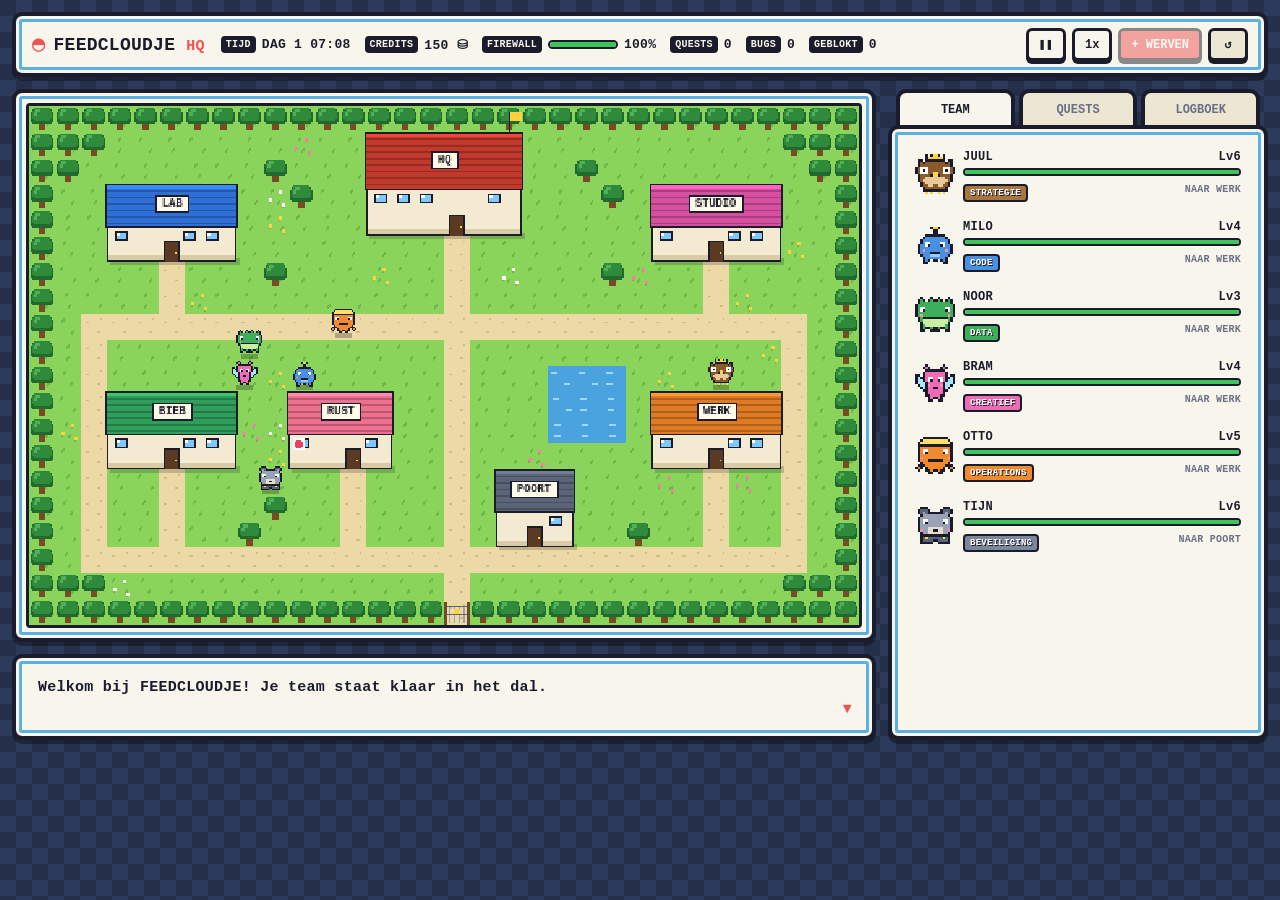
==== index.html @ 5914e0b3 "Feedcloudje HQ: organisatie-simulatie met dashboard in retro-spelstijl Afgesloten dal met zes afdeli" ====
<!doctype html>
<html lang="nl">
<head>
  <meta charset="utf-8">
  <meta name="viewport" content="width=device-width, initial-scale=1">
  <title>Feedcloudje HQ</title>
  <link rel="stylesheet" href="css/style.css">
</head>
<body>
  <header class="topbar box">
    <div class="brand">
      <span class="brand-logo" aria-hidden="true">◓</span>
      <span>FEEDCLOUDJE <small>HQ</small></span>
    </div>
    <div class="stats">
      <div class="stat" title="Speltijd"><span class="label">TIJD</span><span id="clock">DAG 1 07:00</span></div>
      <div class="stat" title="Credits: verdien je met quests, besteed je aan werven"><span class="label">CREDITS</span><span id="credits">0 ⛁</span></div>
      <div class="stat" title="Hoe goed de afgesloten omgeving dicht zit"><span class="label">FIREWALL</span>
        <span class="bar small"><span id="firewall-bar" class="fill"></span></span><span id="firewall">100%</span>
      </div>
      <div class="stat"><span class="label">QUESTS</span><span id="quests-done">0</span></div>
      <div class="stat"><span class="label">BUGS</span><span id="bugs-beaten">0</span></div>
      <div class="stat"><span class="label">GEBLOKT</span><span id="blocked">0</span></div>
    </div>
    <div class="controls">
      <button id="btn-pause" class="btn" title="Pauze (spatie)">❚❚</button>
      <button id="btn-speed" class="btn" title="Snelheid">1x</button>
      <button id="btn-recruit" class="btn btn-accent" title="Nieuwe medewerker werven">+ WERVEN</button>
      <button id="btn-reset" class="btn btn-ghost" title="Opnieuw beginnen">↺</button>
    </div>
  </header>

  <main class="layout">
    <section class="world-col">
      <div class="world-frame box">
        <canvas id="world" aria-label="Kaart van de organisatie"></canvas>

        <div id="battle" class="battle hidden" aria-live="polite">
          <div class="battle-field">
            <div class="infobox enemy">
              <div class="row"><b id="b-enemy-name">BUG</b><span id="b-enemy-lvl">Lv1</span></div>
              <div class="row hp"><span class="hp-label">HP</span><span class="bar"><span id="b-enemy-hp" class="fill"></span></span></div>
            </div>
            <div class="mon enemy-mon"><div class="platform"></div><div id="b-enemy-sprite" class="mon-sprite"></div></div>
            <div class="mon ally-mon"><div class="platform"></div><div id="b-ally-sprite" class="mon-sprite"></div></div>
            <div class="infobox ally">
              <div class="row"><b id="b-ally-name">NAAM</b><span id="b-ally-lvl">Lv1</span></div>
              <div class="row hp"><span class="hp-label">HP</span><span class="bar"><span id="b-ally-hp" class="fill"></span></span></div>
              <div class="row num" id="b-ally-num">100/100</div>
            </div>
          </div>
          <div class="battle-text box" id="b-text">Een wilde BUG verscheen!</div>
        </div>
      </div>

      <div class="dialog box" id="dialog" title="Klik om door te gaan">
        <p id="dialog-text"></p>
        <span class="dialog-arrow">▼</span>
      </div>
    </section>

    <aside class="side-col">
      <nav class="tabs" role="tablist">
        <button class="tab active" data-tab="team" role="tab">TEAM</button>
        <button class="tab" data-tab="quests" role="tab">QUESTS</button>
        <button class="tab" data-tab="log" role="tab">LOGBOEK</button>
      </nav>

      <div class="panel box" id="tab-team">
        <div id="detail" class="detail hidden"></div>
        <ul id="team-list" class="team-list"></ul>
      </div>

      <div class="panel box hidden" id="tab-quests">
        <form id="quest-form" class="quest-form">
          <div class="form-title">NIEUWE OPDRACHT VAN DE BAAS</div>
          <input id="q-title" type="text" maxlength="40" placeholder="Bijv. Nieuwsbrief schrijven" required>
          <div class="form-row">
            <select id="q-dept" aria-label="Afdeling"></select>
            <select id="q-diff" aria-label="Moeilijkheid">
              <option value="1">★</option><option value="2" selected>★★</option><option value="3">★★★</option>
              <option value="4">★★★★</option><option value="5">★★★★★</option>
            </select>
            <button class="btn btn-accent" type="submit">GEEF</button>
          </div>
        </form>
        <ul id="quest-list" class="quest-list"></ul>
      </div>

      <div class="panel box hidden" id="tab-log">
        <ul id="log-list" class="log-list"></ul>
      </div>
    </aside>
  </main>

  <script src="js/map.js"></script>
  <script src="js/sprites.js"></script>
  <script src="js/org.js"></script>
  <script src="js/world.js"></script>
  <script src="js/ui.js"></script>
  <script src="js/main.js"></script>
</body>
</html>
---- css/style.css ----
:root {
  --ink: #1a1c2c;
  --paper: #f8f6ec;
  --paper-2: #ece6d2;
  --frame: #5ab0e0;
  --accent: #ef5350;
  --accent-2: #ffd23f;
  --hp-good: #3fc45a;
  --hp-mid: #f4c430;
  --hp-low: #e8453c;
  --bg: #24304a;
  --bg-2: #2c3b5c;
  --muted: #6b7088;
  --font: "Press Start 2P", "Courier New", ui-monospace, monospace;
}

* { box-sizing: border-box; }

html, body { margin: 0; }

body {
  background-color: var(--bg);
  background-image:
    linear-gradient(45deg, var(--bg-2) 25%, transparent 25%, transparent 75%, var(--bg-2) 75%),
    linear-gradient(45deg, var(--bg-2) 25%, transparent 25%, transparent 75%, var(--bg-2) 75%);
  background-size: 32px 32px;
  background-position: 0 0, 16px 16px;
  color: var(--ink);
  font-family: var(--font);
  font-weight: bold;
  font-size: 13px;
  letter-spacing: 0.02em;
  min-height: 100vh;
  padding: 12px;
}

.hidden { display: none !important; }

/* Klassiek handheld-kader: donkere rand, witte binnenrand, gekleurde lijn */
.box {
  background: var(--paper);
  border: 4px solid var(--ink);
  border-radius: 10px;
  box-shadow:
    inset 0 0 0 3px var(--paper),
    inset 0 0 0 6px var(--frame),
    0 4px 0 rgba(0, 0, 0, 0.35);
}

/* ---------- topbalk ---------- */

.topbar {
  display: flex;
  align-items: center;
  gap: 16px;
  padding: 12px 16px;
  flex-wrap: wrap;
  max-width: 1500px;
  margin: 0 auto 12px;
}

.brand { display: flex; align-items: center; gap: 8px; font-size: 18px; }
.brand small { color: var(--accent); }
.brand-logo { color: var(--accent); font-size: 22px; }

.stats { display: flex; gap: 14px; flex-wrap: wrap; flex: 1; }
.stat { display: flex; align-items: center; gap: 6px; white-space: nowrap; }
.stat .label {
  font-size: 10px;
  background: var(--ink);
  color: var(--paper);
  padding: 3px 5px;
  border-radius: 4px;
}

.controls { display: flex; gap: 6px; }

.btn {
  font-family: inherit;
  font-weight: bold;
  font-size: 12px;
  background: var(--paper);
  color: var(--ink);
  border: 3px solid var(--ink);
  border-radius: 6px;
  padding: 6px 10px;
  cursor: pointer;
  box-shadow: 0 3px 0 var(--ink);
  min-width: 40px;
}
.btn:hover { background: #fff; }
.btn:active { transform: translateY(2px); box-shadow: 0 1px 0 var(--ink); }
.btn-accent { background: var(--accent); color: #fff; }
.btn-accent:hover { background: #ff6b66; }
.btn-ghost { background: var(--paper-2); }
.btn:disabled { opacity: 0.5; cursor: not-allowed; }

/* ---------- balken ---------- */

.bar {
  display: inline-block;
  position: relative;
  height: 9px;
  width: 100%;
  background: #4a4a52;
  border: 2px solid var(--ink);
  border-radius: 6px;
  overflow: hidden;
}
.bar.small { width: 70px; }
.bar .fill {
  display: block;
  height: 100%;
  width: 100%;
  background: var(--hp-good);
  transition: width 0.4s steps(8), background-color 0.4s;
}
.bar .fill.mid { background: var(--hp-mid); }
.bar .fill.low { background: var(--hp-low); }
.bar .fill.xp { background: #3fa9f5; }
.bar .fill.progress { background: var(--accent-2); }

/* ---------- indeling ---------- */

.layout {
  display: grid;
  grid-template-columns: minmax(0, 1fr) 380px;
  gap: 12px;
  max-width: 1500px;
  margin: 0 auto;
}

@media (max-width: 1050px) {
  .layout { grid-template-columns: minmax(0, 1fr); }
}

.world-col { display: flex; flex-direction: column; gap: 12px; min-width: 0; }

.world-frame {
  position: relative;
  padding: 10px;
  line-height: 0;
}

#world {
  display: block;
  width: 100%;
  height: auto;
  image-rendering: pixelated;
  border: 3px solid var(--ink);
  border-radius: 4px;
}

/* ---------- dialoogvenster ---------- */

.dialog {
  position: relative;
  min-height: 86px;
  padding: 18px 44px 18px 22px;
  font-size: 15px;
  line-height: 1.6;
  cursor: pointer;
  user-select: none;
}
.dialog p { margin: 0; }
.dialog-arrow {
  position: absolute;
  right: 20px;
  bottom: 14px;
  color: var(--accent);
  animation: blink 0.8s steps(2) infinite;
}
@keyframes blink { 50% { opacity: 0; } }

/* ---------- tabs & panelen ---------- */

.side-col { display: flex; flex-direction: column; min-width: 0; }

.tabs { display: flex; gap: 4px; padding: 0 8px; }
.tab {
  font-family: inherit;
  font-weight: bold;
  font-size: 12px;
  flex: 1;
  padding: 10px 6px 8px;
  background: var(--paper-2);
  color: var(--muted);
  border: 4px solid var(--ink);
  border-bottom: none;
  border-radius: 10px 10px 0 0;
  cursor: pointer;
}
.tab.active { background: var(--paper); color: var(--ink); }

.panel {
  padding: 12px;
  flex: 1;
  overflow-y: auto;
  max-height: calc(100vh - 150px);
  min-height: 420px;
}

/* ---------- team ---------- */

.team-list, .quest-list, .log-list { list-style: none; margin: 0; padding: 0; }

.team-row {
  display: grid;
  grid-template-columns: 40px 1fr;
  gap: 8px;
  align-items: center;
  padding: 6px 8px;
  border: 3px solid transparent;
  border-radius: 8px;
  cursor: pointer;
}
.team-row:hover { background: #fff; }
.team-row.selected { border-color: var(--ink); background: #fff; }
.team-row canvas { width: 40px; height: 40px; image-rendering: pixelated; }
.team-row .line { display: flex; justify-content: space-between; gap: 6px; font-size: 12px; }
.team-row .meta { font-size: 10px; color: var(--muted); margin-top: 4px; display: flex; justify-content: space-between; }
.team-row .bar { margin-top: 4px; height: 8px; }

.type-tag {
  display: inline-block;
  font-size: 9px;
  color: #fff;
  padding: 2px 5px;
  border-radius: 4px;
  border: 2px solid var(--ink);
  text-shadow: 1px 1px 0 var(--ink);
}

.status { font-size: 10px; }
.status.working { color: #2e6fd8; }
.status.battling { color: var(--accent); }
.status.resting { color: #d64f7a; }
.status.guarding { color: #5b6478; }

/* Detailkaart in "dex"-stijl */
.detail {
  background: var(--accent);
  border: 4px solid var(--ink);
  border-radius: 10px;
  padding: 10px;
  margin-bottom: 12px;
  color: var(--ink);
}
.detail .screen {
  background: #d8f3c8;
  border: 3px solid var(--ink);
  border-radius: 6px;
  padding: 10px;
  display: grid;
  grid-template-columns: 96px 1fr;
  gap: 10px;
}
.detail .screen canvas { width: 96px; height: 96px; image-rendering: pixelated; background: #c2e8ad; border-radius: 6px; }
.detail h3 { margin: 0 0 4px; font-size: 15px; }
.detail .sub { font-size: 10px; color: #3d4a3a; margin-bottom: 6px; }
.detail .kv { display: grid; grid-template-columns: auto 1fr; gap: 4px 8px; font-size: 10px; align-items: center; }
.detail .dex { font-size: 10px; line-height: 1.5; margin: 8px 0 0; color: #fff; text-shadow: 1px 1px 0 var(--ink); }
.detail .actions { display: flex; gap: 6px; margin-top: 8px; }
.detail .actions .btn { font-size: 10px; padding: 4px 8px; }

/* ---------- quests ---------- */

.quest-form {
  border: 3px dashed var(--ink);
  border-radius: 8px;
  padding: 10px;
  margin-bottom: 12px;
  display: flex;
  flex-direction: column;
  gap: 8px;
}
.form-title { font-size: 10px; color: var(--muted); }
.quest-form input, .quest-form select {
  font-family: inherit;
  font-weight: bold;
  font-size: 12px;
  border: 3px solid var(--ink);
  border-radius: 6px;
  padding: 6px;
  background: #fff;
  color: var(--ink);
  min-width: 0;
}
.form-row { display: flex; gap: 6px; }
.form-row select:first-child { flex: 1; }

.quest {
  padding: 8px;
  border-bottom: 2px dashed var(--paper-2);
}
.quest .line { display: flex; justify-content: space-between; gap: 6px; font-size: 12px; }
.quest .meta { font-size: 10px; color: var(--muted); margin: 4px 0; display: flex; justify-content: space-between; gap: 6px; }
.quest.klaar { opacity: 0.55; }
.quest.custom .line::before { content: "★ "; color: var(--accent); }
.section-title { font-size: 10px; color: var(--muted); margin: 12px 0 4px; }

/* ---------- logboek ---------- */

.log-list li {
  font-size: 11px;
  line-height: 1.5;
  padding: 6px 4px;
  border-bottom: 2px dashed var(--paper-2);
}
.log-list .time { color: var(--muted); font-size: 9px; display: block; }
.log-list .levelup { color: #2e6fd8; }
.log-list .quest { color: #2f9e5b; }
.log-list .bug, .log-list .lose { color: #b0446a; }
.log-list .win { color: #7b3fa0; }
.log-list .alarm, .log-list .warn { color: var(--accent); }
.log-list .security { color: #5b6478; }
.log-list .recruit { color: #e07b24; }

/* ---------- gevechtsscherm ---------- */

.battle {
  position: absolute;
  inset: 10px;
  background: linear-gradient(#f8f8e8 0 58%, #c8e8a8 58% 100%);
  border: 3px solid var(--ink);
  border-radius: 4px;
  line-height: 1.4;
  display: flex;
  flex-direction: column;
  animation: battle-in 0.5s steps(5);
}
@keyframes battle-in {
  from { clip-path: inset(0 50% 0 50%); }
  to { clip-path: inset(0 0 0 0); }
}

.battle-field { position: relative; flex: 1; }

.infobox {
  position: absolute;
  width: 40%;
  background: var(--paper);
  border: 3px solid var(--ink);
  border-radius: 8px 8px 8px 0;
  padding: 8px 12px;
  font-size: 13px;
}
.infobox.enemy { top: 8%; left: 5%; }
.infobox.ally { bottom: 8%; right: 5%; border-radius: 8px 8px 0 8px; }
.infobox .row { display: flex; justify-content: space-between; align-items: center; gap: 8px; }
.infobox .hp { margin-top: 6px; }
.infobox .hp-label {
  font-size: 9px;
  background: var(--ink);
  color: var(--accent-2);
  padding: 1px 4px;
  border-radius: 3px;
}
.infobox .num { justify-content: flex-end; font-size: 11px; margin-top: 4px; }

.mon { position: absolute; width: 22%; aspect-ratio: 1.2; }
.enemy-mon { top: 6%; right: 10%; }
.ally-mon { bottom: 4%; left: 8%; width: 26%; }
.platform {
  position: absolute;
  bottom: 0;
  left: 0;
  right: 0;
  height: 28%;
  background: #a8d888;
  border: 3px solid #6a9a50;
  border-radius: 50%;
}
.mon-sprite { position: absolute; left: 10%; right: 10%; bottom: 12%; }
.mon-sprite canvas { width: 100%; height: auto; image-rendering: pixelated; display: block; }
.mon-sprite.hit { animation: hit 0.4s steps(4); }
.mon-sprite.faint { animation: faint 0.6s forwards; }
@keyframes hit { 25%, 75% { opacity: 0; transform: translateX(4px); } }
@keyframes faint { to { transform: translateY(60%); opacity: 0; } }

.battle-text {
  margin: 0 8px 8px;
  padding: 14px 18px;
  font-size: 15px;
  min-height: 60px;
}

@media (max-width: 700px) {
  body { padding: 8px; font-size: 12px; }
  .brand { font-size: 15px; }
  .battle-text, .dialog { font-size: 12px; }
  .infobox { font-size: 10px; padding: 4px 6px; width: 46%; }
  .battle-text { padding: 8px 10px; min-height: 40px; }
}
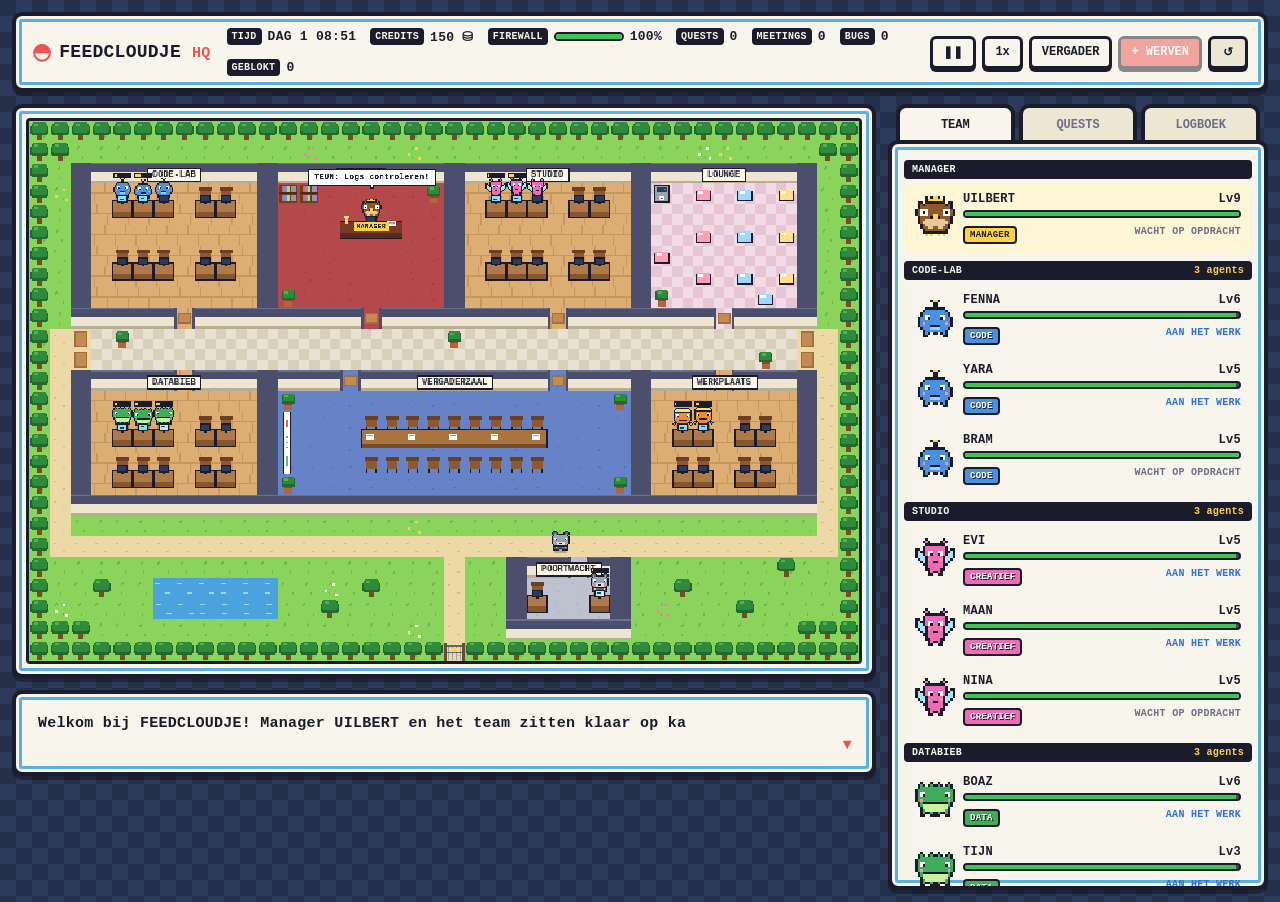
==== commit f2003eae: "Kantoor met manager-agent die het team aanstuurt - Opengewerkt kantoorgebouw: afdelingen met bureaus" ====
--- a/index.html
+++ b/index.html
@@ -19,12 +19,14 @@
         <span class="bar small"><span id="firewall-bar" class="fill"></span></span><span id="firewall">100%</span>
       </div>
       <div class="stat"><span class="label">QUESTS</span><span id="quests-done">0</span></div>
+      <div class="stat"><span class="label">MEETINGS</span><span id="meetings">0</span></div>
       <div class="stat"><span class="label">BUGS</span><span id="bugs-beaten">0</span></div>
       <div class="stat"><span class="label">GEBLOKT</span><span id="blocked">0</span></div>
     </div>
     <div class="controls">
       <button id="btn-pause" class="btn" title="Pauze (spatie)">❚❚</button>
       <button id="btn-speed" class="btn" title="Snelheid">1x</button>
+      <button id="btn-meeting" class="btn" title="Roep een vergadering bijeen">VERGADER</button>
       <button id="btn-recruit" class="btn btn-accent" title="Nieuwe medewerker werven">+ WERVEN</button>
       <button id="btn-reset" class="btn btn-ghost" title="Opnieuw beginnen">↺</button>
     </div>
@@ -36,6 +38,7 @@
         <canvas id="world" aria-label="Kaart van de organisatie"></canvas>
 
         <div id="battle" class="battle hidden" aria-live="polite">
+          <div class="battle-title">GEVECHT <span id="b-where"></span></div>
           <div class="battle-field">
             <div class="infobox enemy">
               <div class="row"><b id="b-enemy-name">BUG</b><span id="b-enemy-lvl">Lv1</span></div>
@@ -95,6 +98,7 @@
 
   <script src="js/map.js"></script>
   <script src="js/sprites.js"></script>
+  <script src="js/director.js"></script>
   <script src="js/org.js"></script>
   <script src="js/world.js"></script>
   <script src="js/ui.js"></script>
--- a/css/style.css
+++ b/css/style.css
@@ -237,6 +237,26 @@
 .status.resting { color: #d64f7a; }
 .status.guarding { color: #5b6478; }
 
+/* Afdelingen in de teamlijst */
+.dept { margin-bottom: 8px; }
+.dept ul { list-style: none; margin: 0; padding: 0; }
+.dept-title {
+  display: flex;
+  justify-content: space-between;
+  font-size: 10px;
+  background: var(--ink);
+  color: var(--paper);
+  padding: 4px 8px;
+  border-radius: 4px;
+  margin: 4px 0;
+}
+.dept-count { color: var(--accent-2); }
+.team-row.lead { background: #fff6d6; }
+.type-tag.lead-tag { background: var(--accent-2); color: var(--ink); text-shadow: none; }
+.status.meeting { color: #5873b5; }
+.status.coffee { color: #8b5a2b; }
+.status.visiting { color: #a8743f; }
+
 /* Detailkaart in "dex"-stijl */
 .detail {
   background: var(--accent);
@@ -315,20 +335,37 @@
 .log-list .alarm, .log-list .warn { color: var(--accent); }
 .log-list .security { color: #5b6478; }
 .log-list .recruit { color: #e07b24; }
+.log-list .order { color: #1f5fbf; }
+.log-list .report { color: #8a6a1a; }
+.log-list .plan { color: var(--muted); }
+.log-list .meeting { color: #5873b5; }
 
 /* ---------- gevechtsscherm ---------- */
 
+/* Klein venster in de hoek, zodat het kantoor zichtbaar blijft. */
 .battle {
   position: absolute;
-  inset: 10px;
+  right: 22px;
+  bottom: 22px;
+  width: min(46%, 520px);
+  aspect-ratio: 4 / 3.3;
   background: linear-gradient(#f8f8e8 0 58%, #c8e8a8 58% 100%);
-  border: 3px solid var(--ink);
-  border-radius: 4px;
+  border: 4px solid var(--ink);
+  border-radius: 8px;
+  box-shadow: 0 6px 0 rgba(0, 0, 0, 0.35);
   line-height: 1.4;
   display: flex;
   flex-direction: column;
   animation: battle-in 0.5s steps(5);
-}
+  overflow: hidden;
+}
+.battle-title {
+  background: var(--ink);
+  color: var(--accent-2);
+  font-size: 11px;
+  padding: 4px 8px;
+}
+.battle-title span { color: #fff; }
 @keyframes battle-in {
   from { clip-path: inset(0 50% 0 50%); }
   to { clip-path: inset(0 0 0 0); }
@@ -338,12 +375,12 @@
 
 .infobox {
   position: absolute;
-  width: 40%;
+  width: 46%;
   background: var(--paper);
   border: 3px solid var(--ink);
   border-radius: 8px 8px 8px 0;
-  padding: 8px 12px;
-  font-size: 13px;
+  padding: 5px 8px;
+  font-size: 11px;
 }
 .infobox.enemy { top: 8%; left: 5%; }
 .infobox.ally { bottom: 8%; right: 5%; border-radius: 8px 8px 0 8px; }
@@ -379,13 +416,14 @@
 @keyframes faint { to { transform: translateY(60%); opacity: 0; } }
 
 .battle-text {
-  margin: 0 8px 8px;
-  padding: 14px 18px;
-  font-size: 15px;
-  min-height: 60px;
+  margin: 0 6px 6px;
+  padding: 8px 12px;
+  font-size: 12px;
+  min-height: 46px;
 }
 
 @media (max-width: 700px) {
+  .battle { width: calc(100% - 44px); }
   body { padding: 8px; font-size: 12px; }
   .brand { font-size: 15px; }
   .battle-text, .dialog { font-size: 12px; }
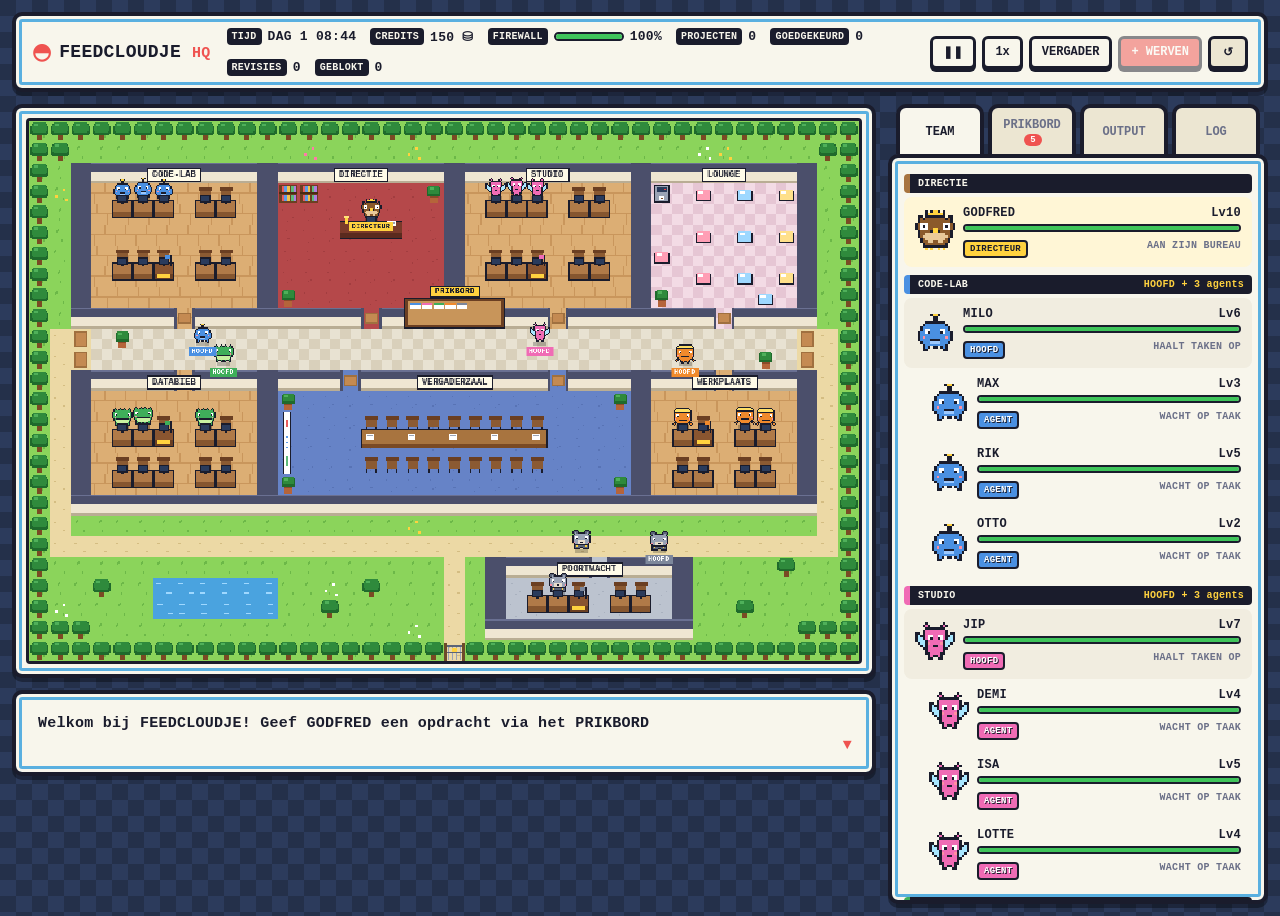
==== commit 383a1e95: "Hiërarchie baas → Godfred → afdelingshoofden → agents, met prikbord en feedbackloop - Godfred (direc" ====
--- a/index.html
+++ b/index.html
@@ -13,21 +13,21 @@
       <span>FEEDCLOUDJE <small>HQ</small></span>
     </div>
     <div class="stats">
-      <div class="stat" title="Speltijd"><span class="label">TIJD</span><span id="clock">DAG 1 07:00</span></div>
-      <div class="stat" title="Credits: verdien je met quests, besteed je aan werven"><span class="label">CREDITS</span><span id="credits">0 ⛁</span></div>
+      <div class="stat" title="Speltijd"><span class="label">TIJD</span><span id="clock">DAG 1 08:30</span></div>
+      <div class="stat" title="Verdien je met goedgekeurd werk, besteed je aan werven"><span class="label">CREDITS</span><span id="credits">0 ⛁</span></div>
       <div class="stat" title="Hoe goed de afgesloten omgeving dicht zit"><span class="label">FIREWALL</span>
         <span class="bar small"><span id="firewall-bar" class="fill"></span></span><span id="firewall">100%</span>
       </div>
-      <div class="stat"><span class="label">QUESTS</span><span id="quests-done">0</span></div>
-      <div class="stat"><span class="label">MEETINGS</span><span id="meetings">0</span></div>
-      <div class="stat"><span class="label">BUGS</span><span id="bugs-beaten">0</span></div>
-      <div class="stat"><span class="label">GEBLOKT</span><span id="blocked">0</span></div>
+      <div class="stat" title="Afgeronde projecten"><span class="label">PROJECTEN</span><span id="projects-done">0</span></div>
+      <div class="stat" title="Taken goedgekeurd door Godfred"><span class="label">GOEDGEKEURD</span><span id="tasks-approved">0</span></div>
+      <div class="stat" title="Taken die Godfred terugstuurde"><span class="label">REVISIES</span><span id="revisions">0</span></div>
+      <div class="stat" title="Indringers tegengehouden bij de poort"><span class="label">GEBLOKT</span><span id="blocked">0</span></div>
     </div>
     <div class="controls">
       <button id="btn-pause" class="btn" title="Pauze (spatie)">❚❚</button>
       <button id="btn-speed" class="btn" title="Snelheid">1x</button>
-      <button id="btn-meeting" class="btn" title="Roep een vergadering bijeen">VERGADER</button>
-      <button id="btn-recruit" class="btn btn-accent" title="Nieuwe medewerker werven">+ WERVEN</button>
+      <button id="btn-meeting" class="btn" title="Roep iedereen bijeen in de vergaderzaal">VERGADER</button>
+      <button id="btn-recruit" class="btn btn-accent" title="Nieuwe agent werven">+ WERVEN</button>
       <button id="btn-reset" class="btn btn-ghost" title="Opnieuw beginnen">↺</button>
     </div>
   </header>
@@ -35,25 +35,7 @@
   <main class="layout">
     <section class="world-col">
       <div class="world-frame box">
-        <canvas id="world" aria-label="Kaart van de organisatie"></canvas>
-
-        <div id="battle" class="battle hidden" aria-live="polite">
-          <div class="battle-title">GEVECHT <span id="b-where"></span></div>
-          <div class="battle-field">
-            <div class="infobox enemy">
-              <div class="row"><b id="b-enemy-name">BUG</b><span id="b-enemy-lvl">Lv1</span></div>
-              <div class="row hp"><span class="hp-label">HP</span><span class="bar"><span id="b-enemy-hp" class="fill"></span></span></div>
-            </div>
-            <div class="mon enemy-mon"><div class="platform"></div><div id="b-enemy-sprite" class="mon-sprite"></div></div>
-            <div class="mon ally-mon"><div class="platform"></div><div id="b-ally-sprite" class="mon-sprite"></div></div>
-            <div class="infobox ally">
-              <div class="row"><b id="b-ally-name">NAAM</b><span id="b-ally-lvl">Lv1</span></div>
-              <div class="row hp"><span class="hp-label">HP</span><span class="bar"><span id="b-ally-hp" class="fill"></span></span></div>
-              <div class="row num" id="b-ally-num">100/100</div>
-            </div>
-          </div>
-          <div class="battle-text box" id="b-text">Een wilde BUG verscheen!</div>
-        </div>
+        <canvas id="world" aria-label="Plattegrond van de organisatie"></canvas>
       </div>
 
       <div class="dialog box" id="dialog" title="Klik om door te gaan">
@@ -65,8 +47,9 @@
     <aside class="side-col">
       <nav class="tabs" role="tablist">
         <button class="tab active" data-tab="team" role="tab">TEAM</button>
-        <button class="tab" data-tab="quests" role="tab">QUESTS</button>
-        <button class="tab" data-tab="log" role="tab">LOGBOEK</button>
+        <button class="tab" data-tab="board" role="tab">PRIKBORD <span class="badge" id="board-count">0</span></button>
+        <button class="tab" data-tab="output" role="tab">OUTPUT</button>
+        <button class="tab" data-tab="log" role="tab">LOG</button>
       </nav>
 
       <div class="panel box" id="tab-team">
@@ -74,20 +57,24 @@
         <ul id="team-list" class="team-list"></ul>
       </div>
 
-      <div class="panel box hidden" id="tab-quests">
-        <form id="quest-form" class="quest-form">
-          <div class="form-title">NIEUWE OPDRACHT VAN DE BAAS</div>
-          <input id="q-title" type="text" maxlength="40" placeholder="Bijv. Nieuwsbrief schrijven" required>
+      <div class="panel box hidden" id="tab-board">
+        <form id="order-form" class="quest-form">
+          <div class="form-title">OPDRACHT VAN DE BAAS AAN GODFRED</div>
+          <input id="o-title" type="text" maxlength="50" placeholder="Bijv. Nieuwe website lanceren" required>
           <div class="form-row">
-            <select id="q-dept" aria-label="Afdeling"></select>
-            <select id="q-diff" aria-label="Moeilijkheid">
-              <option value="1">★</option><option value="2" selected>★★</option><option value="3">★★★</option>
+            <select id="o-dept" aria-label="Afdeling"></select>
+            <select id="o-size" aria-label="Omvang">
+              <option value="1">★</option><option value="2">★★</option><option value="3" selected>★★★</option>
               <option value="4">★★★★</option><option value="5">★★★★★</option>
             </select>
             <button class="btn btn-accent" type="submit">GEEF</button>
           </div>
         </form>
-        <ul id="quest-list" class="quest-list"></ul>
+        <ul id="pipeline" class="quest-list"></ul>
+      </div>
+
+      <div class="panel box hidden" id="tab-output">
+        <ul id="output-list" class="quest-list"></ul>
       </div>
 
       <div class="panel box hidden" id="tab-log">
@@ -98,7 +85,7 @@
 
   <script src="js/map.js"></script>
   <script src="js/sprites.js"></script>
-  <script src="js/director.js"></script>
+  <script src="js/brains.js"></script>
   <script src="js/org.js"></script>
   <script src="js/world.js"></script>
   <script src="js/ui.js"></script>
--- a/css/style.css
+++ b/css/style.css
@@ -233,7 +233,6 @@
 
 .status { font-size: 10px; }
 .status.working { color: #2e6fd8; }
-.status.battling { color: var(--accent); }
 .status.resting { color: #d64f7a; }
 .status.guarding { color: #5b6478; }
 
@@ -251,11 +250,13 @@
   margin: 4px 0;
 }
 .dept-count { color: var(--accent-2); }
-.team-row.lead { background: #fff6d6; }
-.type-tag.lead-tag { background: var(--accent-2); color: var(--ink); text-shadow: none; }
+.team-row.role-director { background: #fff6d6; }
+.team-row.role-head { background: #f1ede0; }
+.team-row.role-agent { margin-left: 14px; }
+.type-tag.role-director { background: var(--accent-2); color: var(--ink); text-shadow: none; }
 .status.meeting { color: #5873b5; }
 .status.coffee { color: #8b5a2b; }
-.status.visiting { color: #a8743f; }
+.status.reviewing { color: #a8743f; }
 
 /* Detailkaart in "dex"-stijl */
 .detail {
@@ -309,14 +310,6 @@
 .form-row { display: flex; gap: 6px; }
 .form-row select:first-child { flex: 1; }
 
-.quest {
-  padding: 8px;
-  border-bottom: 2px dashed var(--paper-2);
-}
-.quest .line { display: flex; justify-content: space-between; gap: 6px; font-size: 12px; }
-.quest .meta { font-size: 10px; color: var(--muted); margin: 4px 0; display: flex; justify-content: space-between; gap: 6px; }
-.quest.klaar { opacity: 0.55; }
-.quest.custom .line::before { content: "★ "; color: var(--accent); }
 .section-title { font-size: 10px; color: var(--muted); margin: 12px 0 4px; }
 
 /* ---------- logboek ---------- */
@@ -329,9 +322,10 @@
 }
 .log-list .time { color: var(--muted); font-size: 9px; display: block; }
 .log-list .levelup { color: #2e6fd8; }
-.log-list .quest { color: #2f9e5b; }
-.log-list .bug, .log-list .lose { color: #b0446a; }
-.log-list .win { color: #7b3fa0; }
+.log-list .feedback { color: var(--accent); }
+.log-list .approve { color: #2f9e5b; }
+.log-list .opdracht, .log-list .project { color: #7b3fa0; }
+.log-list .post, .log-list .pickup, .log-list .deliver, .log-list .check, .log-list .output { color: #5b6478; }
 .log-list .alarm, .log-list .warn { color: var(--accent); }
 .log-list .security { color: #5b6478; }
 .log-list .recruit { color: #e07b24; }
@@ -340,93 +334,80 @@
 .log-list .plan { color: var(--muted); }
 .log-list .meeting { color: #5873b5; }
 
-/* ---------- gevechtsscherm ---------- */
-
-/* Klein venster in de hoek, zodat het kantoor zichtbaar blijft. */
-.battle {
-  position: absolute;
-  right: 22px;
-  bottom: 22px;
-  width: min(46%, 520px);
-  aspect-ratio: 4 / 3.3;
-  background: linear-gradient(#f8f8e8 0 58%, #c8e8a8 58% 100%);
-  border: 4px solid var(--ink);
+@media (max-width: 700px) {
+  body { padding: 8px; font-size: 12px; }
+  .brand { font-size: 15px; }
+  .dialog { font-size: 12px; }
+  .tab { font-size: 10px; }
+}
+
+/* ---------- prikbord & output ---------- */
+
+.badge {
+  display: inline-block;
+  min-width: 18px;
+  padding: 1px 4px;
+  margin-left: 2px;
   border-radius: 8px;
-  box-shadow: 0 6px 0 rgba(0, 0, 0, 0.35);
-  line-height: 1.4;
+  background: var(--accent);
+  color: #fff;
+  font-size: 9px;
+}
+
+.task, .project {
+  padding: 8px;
+  border-bottom: 2px dashed var(--paper-2);
+}
+.task .line, .project .line { display: flex; justify-content: space-between; gap: 6px; font-size: 11px; }
+.task .meta, .project .meta {
+  font-size: 9px;
+  color: var(--muted);
+  margin: 4px 0;
   display: flex;
-  flex-direction: column;
-  animation: battle-in 0.5s steps(5);
-  overflow: hidden;
-}
-.battle-title {
-  background: var(--ink);
-  color: var(--accent-2);
-  font-size: 11px;
-  padding: 4px 8px;
-}
-.battle-title span { color: #fff; }
-@keyframes battle-in {
-  from { clip-path: inset(0 50% 0 50%); }
-  to { clip-path: inset(0 0 0 0); }
-}
-
-.battle-field { position: relative; flex: 1; }
-
-.infobox {
-  position: absolute;
-  width: 46%;
-  background: var(--paper);
-  border: 3px solid var(--ink);
-  border-radius: 8px 8px 8px 0;
-  padding: 5px 8px;
-  font-size: 11px;
-}
-.infobox.enemy { top: 8%; left: 5%; }
-.infobox.ally { bottom: 8%; right: 5%; border-radius: 8px 8px 0 8px; }
-.infobox .row { display: flex; justify-content: space-between; align-items: center; gap: 8px; }
-.infobox .hp { margin-top: 6px; }
-.infobox .hp-label {
-  font-size: 9px;
-  background: var(--ink);
-  color: var(--accent-2);
+  justify-content: space-between;
+  gap: 6px;
+  flex-wrap: wrap;
+}
+.task .bar, .project .bar { height: 7px; }
+.dot {
+  display: inline-block;
+  width: 8px;
+  height: 8px;
+  border: 2px solid var(--ink);
+  border-radius: 2px;
+  margin-right: 6px;
+  vertical-align: -1px;
+}
+.flag {
+  font-size: 8px;
   padding: 1px 4px;
   border-radius: 3px;
-}
-.infobox .num { justify-content: flex-end; font-size: 11px; margin-top: 4px; }
-
-.mon { position: absolute; width: 22%; aspect-ratio: 1.2; }
-.enemy-mon { top: 6%; right: 10%; }
-.ally-mon { bottom: 4%; left: 8%; width: 26%; }
-.platform {
-  position: absolute;
-  bottom: 0;
-  left: 0;
-  right: 0;
-  height: 28%;
-  background: #a8d888;
-  border: 3px solid #6a9a50;
-  border-radius: 50%;
-}
-.mon-sprite { position: absolute; left: 10%; right: 10%; bottom: 12%; }
-.mon-sprite canvas { width: 100%; height: auto; image-rendering: pixelated; display: block; }
-.mon-sprite.hit { animation: hit 0.4s steps(4); }
-.mon-sprite.faint { animation: faint 0.6s forwards; }
-@keyframes hit { 25%, 75% { opacity: 0; transform: translateX(4px); } }
-@keyframes faint { to { transform: translateY(60%); opacity: 0; } }
-
-.battle-text {
-  margin: 0 6px 6px;
-  padding: 8px 12px;
-  font-size: 12px;
-  min-height: 46px;
-}
-
-@media (max-width: 700px) {
-  .battle { width: calc(100% - 44px); }
-  body { padding: 8px; font-size: 12px; }
-  .brand { font-size: 15px; }
-  .battle-text, .dialog { font-size: 12px; }
-  .infobox { font-size: 10px; padding: 4px 6px; width: 46%; }
-  .battle-text { padding: 8px 10px; min-height: 40px; }
-}
+  color: #fff;
+  margin-left: 4px;
+}
+.flag.boss { background: #7b3fa0; }
+.flag.rev { background: var(--accent); }
+.flag.fix { background: #a8743f; }
+.note {
+  font-size: 9px;
+  font-style: italic;
+  color: #6b4a1a;
+  background: #fff6d6;
+  border-radius: 4px;
+  padding: 4px 6px;
+  margin-top: 4px;
+}
+.stars { color: #e0a800; }
+.project.klaar { opacity: 0.7; }
+.chips { display: flex; flex-wrap: wrap; gap: 4px; margin-top: 6px; }
+.chip {
+  font-size: 8px;
+  border: 2px solid;
+  border-radius: 4px;
+  padding: 1px 4px;
+  background: #fff;
+}
+.chip.ok { background: #d8f3c8; }
+.chip.ok::before { content: "✓ "; }
+.section-title b { color: var(--accent); }
+.empty { font-size: 11px; color: var(--muted); padding: 12px 4px; }
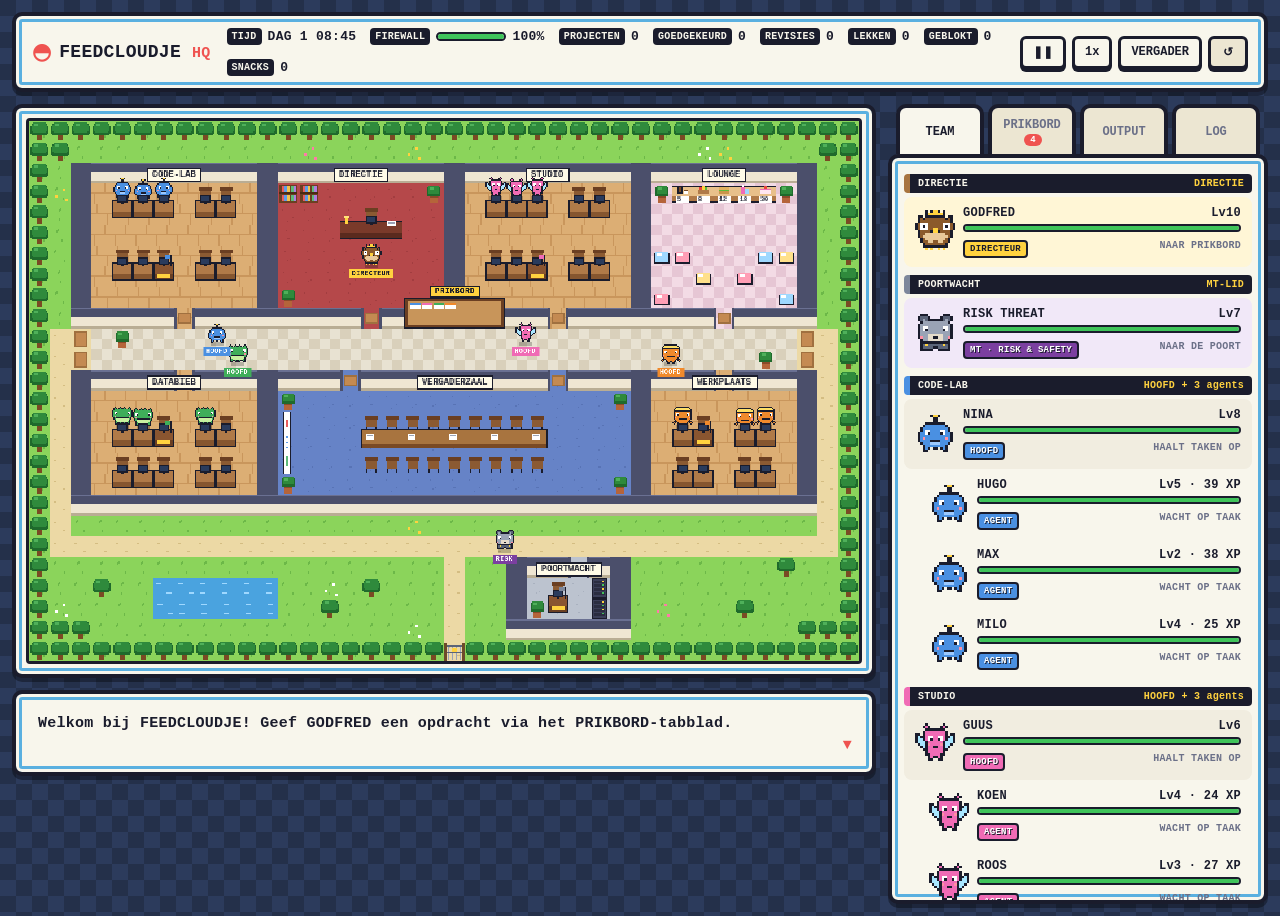
==== commit 86284cdc: "XP-buffet in de lounge en RISK THREAT als risk & safety officer - Credits en werven verwijderd. Goed" ====
--- a/index.html
+++ b/index.html
@@ -14,20 +14,20 @@
     </div>
     <div class="stats">
       <div class="stat" title="Speltijd"><span class="label">TIJD</span><span id="clock">DAG 1 08:30</span></div>
-      <div class="stat" title="Verdien je met goedgekeurd werk, besteed je aan werven"><span class="label">CREDITS</span><span id="credits">0 ⛁</span></div>
       <div class="stat" title="Hoe goed de afgesloten omgeving dicht zit"><span class="label">FIREWALL</span>
         <span class="bar small"><span id="firewall-bar" class="fill"></span></span><span id="firewall">100%</span>
       </div>
       <div class="stat" title="Afgeronde projecten"><span class="label">PROJECTEN</span><span id="projects-done">0</span></div>
       <div class="stat" title="Taken goedgekeurd door Godfred"><span class="label">GOEDGEKEURD</span><span id="tasks-approved">0</span></div>
       <div class="stat" title="Taken die Godfred terugstuurde"><span class="label">REVISIES</span><span id="revisions">0</span></div>
-      <div class="stat" title="Indringers tegengehouden bij de poort"><span class="label">GEBLOKT</span><span id="blocked">0</span></div>
+      <div class="stat" title="Beveiligingslekken onderschept door RISK THREAT"><span class="label">LEKKEN</span><span id="leaks">0</span></div>
+      <div class="stat" title="Aanvallen tegengehouden door RISK THREAT"><span class="label">GEBLOKT</span><span id="blocked">0</span></div>
+      <div class="stat" title="Versnaperingen gehaald bij het buffet"><span class="label">SNACKS</span><span id="snacks">0</span></div>
     </div>
     <div class="controls">
       <button id="btn-pause" class="btn" title="Pauze (spatie)">❚❚</button>
       <button id="btn-speed" class="btn" title="Snelheid">1x</button>
       <button id="btn-meeting" class="btn" title="Roep iedereen bijeen in de vergaderzaal">VERGADER</button>
-      <button id="btn-recruit" class="btn btn-accent" title="Nieuwe agent werven">+ WERVEN</button>
       <button id="btn-reset" class="btn btn-ghost" title="Opnieuw beginnen">↺</button>
     </div>
   </header>
@@ -85,6 +85,7 @@
 
   <script src="js/map.js"></script>
   <script src="js/sprites.js"></script>
+  <script src="js/roles.js"></script>
   <script src="js/brains.js"></script>
   <script src="js/org.js"></script>
   <script src="js/world.js"></script>
--- a/css/style.css
+++ b/css/style.css
@@ -254,6 +254,10 @@
 .team-row.role-head { background: #f1ede0; }
 .team-row.role-agent { margin-left: 14px; }
 .type-tag.role-director { background: var(--accent-2); color: var(--ink); text-shadow: none; }
+.type-tag.role-risk { background: #7b3fa0; }
+.team-row.role-risk { background: #f1e8f8; }
+.status.eating { color: #c27a00; }
+.status.hardening, .status.patrol { color: #7b3fa0; }
 .status.meeting { color: #5873b5; }
 .status.coffee { color: #8b5a2b; }
 .status.reviewing { color: #a8743f; }
@@ -323,6 +327,8 @@
 .log-list .time { color: var(--muted); font-size: 9px; display: block; }
 .log-list .levelup { color: #2e6fd8; }
 .log-list .feedback { color: var(--accent); }
+.log-list .scan, .log-list .advies { color: #7b3fa0; }
+.log-list .snack { color: #c27a00; }
 .log-list .approve { color: #2f9e5b; }
 .log-list .opdracht, .log-list .project { color: #7b3fa0; }
 .log-list .post, .log-list .pickup, .log-list .deliver, .log-list .check, .log-list .output { color: #5b6478; }
@@ -388,6 +394,7 @@
 .flag.boss { background: #7b3fa0; }
 .flag.rev { background: var(--accent); }
 .flag.fix { background: #a8743f; }
+.flag.sec { background: #7b3fa0; }
 .note {
   font-size: 9px;
   font-style: italic;
@@ -411,3 +418,23 @@
 .chip.ok::before { content: "✓ "; }
 .section-title b { color: var(--accent); }
 .empty { font-size: 11px; color: var(--muted); padding: 12px 4px; }
+
+/* ---------- rolkaart ---------- */
+
+.rolecard {
+  background: var(--paper);
+  border: 3px solid var(--ink);
+  border-radius: 6px;
+  padding: 8px 10px;
+  margin-top: 8px;
+  font-size: 10px;
+  line-height: 1.5;
+}
+.rc-head { display: flex; justify-content: space-between; gap: 8px; flex-wrap: wrap; }
+.rc-head span { color: var(--muted); font-size: 9px; }
+.rc-mission { margin: 6px 0; }
+.rc-label { font-size: 9px; color: var(--muted); }
+.rc-tasks { margin: 2px 0 6px; padding-left: 16px; }
+.rc-grid { display: grid; grid-template-columns: auto 1fr; gap: 2px 8px; font-size: 9px; }
+.rc-grid > span:nth-child(odd) { color: var(--muted); }
+.rc-grid code { background: var(--paper-2); padding: 0 3px; border-radius: 3px; font-family: inherit; }
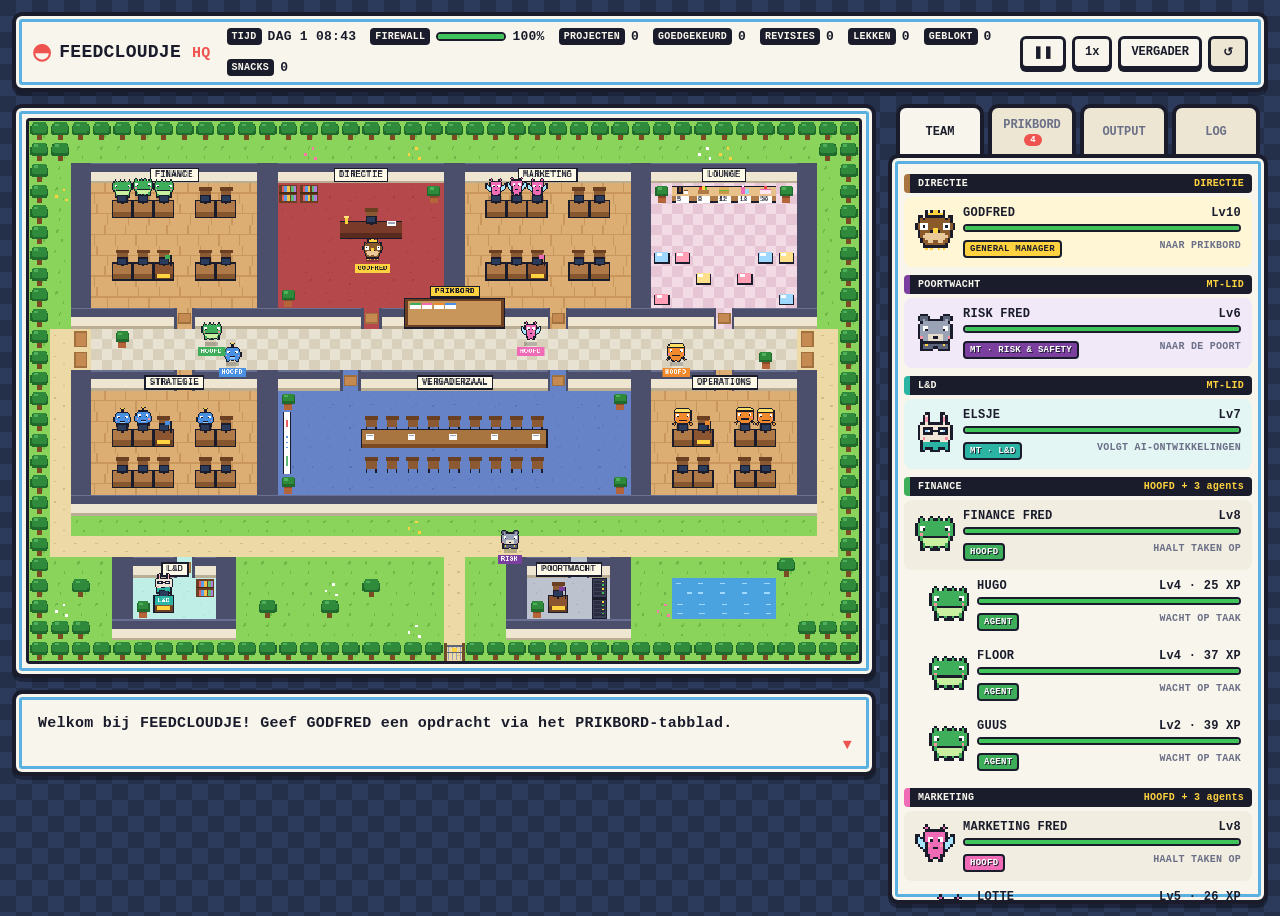
==== commit 9812f044: "Structuur uit het profiel van Godfred: de vier Freds, Elsje (L&D) en Risk Fred - Afdelingen Finance," ====
--- a/index.html
+++ b/index.html
@@ -20,8 +20,8 @@
       <div class="stat" title="Afgeronde projecten"><span class="label">PROJECTEN</span><span id="projects-done">0</span></div>
       <div class="stat" title="Taken goedgekeurd door Godfred"><span class="label">GOEDGEKEURD</span><span id="tasks-approved">0</span></div>
       <div class="stat" title="Taken die Godfred terugstuurde"><span class="label">REVISIES</span><span id="revisions">0</span></div>
-      <div class="stat" title="Beveiligingslekken onderschept door RISK THREAT"><span class="label">LEKKEN</span><span id="leaks">0</span></div>
-      <div class="stat" title="Aanvallen tegengehouden door RISK THREAT"><span class="label">GEBLOKT</span><span id="blocked">0</span></div>
+      <div class="stat" title="Beveiligingslekken onderschept door RISK FRED"><span class="label">LEKKEN</span><span id="leaks">0</span></div>
+      <div class="stat" title="Aanvallen tegengehouden door RISK FRED"><span class="label">GEBLOKT</span><span id="blocked">0</span></div>
       <div class="stat" title="Versnaperingen gehaald bij het buffet"><span class="label">SNACKS</span><span id="snacks">0</span></div>
     </div>
     <div class="controls">
@@ -59,7 +59,7 @@
 
       <div class="panel box hidden" id="tab-board">
         <form id="order-form" class="quest-form">
-          <div class="form-title">OPDRACHT VAN DE BAAS AAN GODFRED</div>
+          <div class="form-title">OPDRACHT VAN SJOERD AAN GODFRED</div>
           <input id="o-title" type="text" maxlength="50" placeholder="Bijv. Nieuwe website lanceren" required>
           <div class="form-row">
             <select id="o-dept" aria-label="Afdeling"></select>
--- a/css/style.css
+++ b/css/style.css
@@ -255,6 +255,13 @@
 .team-row.role-agent { margin-left: 14px; }
 .type-tag.role-director { background: var(--accent-2); color: var(--ink); text-shadow: none; }
 .type-tag.role-risk { background: #7b3fa0; }
+.type-tag.role-lnd { background: #2bb3a3; }
+.team-row.role-lnd { background: #e3f6f3; }
+.flag.lnd { background: #2bb3a3; }
+.log-list .lnd { color: #1f8a7e; }
+.log-list .rapport, .log-list .notulen { color: #7b3fa0; }
+.task.report .note { background: #f1e8f8; color: #4a2a6a; }
+.actions { font-size: 10px; }
 .team-row.role-risk { background: #f1e8f8; }
 .status.eating { color: #c27a00; }
 .status.hardening, .status.patrol { color: #7b3fa0; }
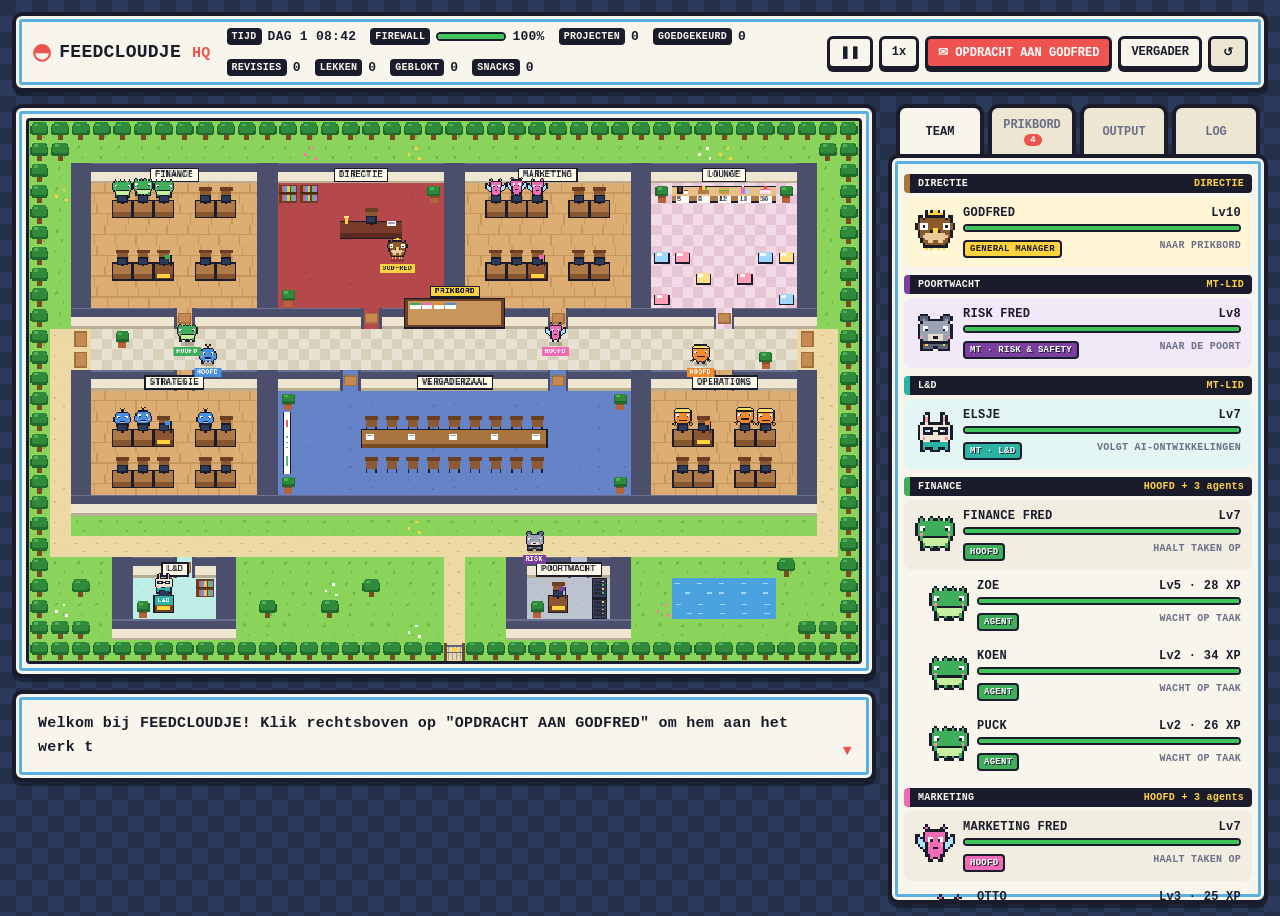
==== commit e8aba730: "Knop 'Opdracht aan Godfred' bovenaan, met uitleg bij het formulier Co-Authored-By: Claude Opus 5.5 <" ====
--- a/index.html
+++ b/index.html
@@ -27,6 +27,7 @@
     <div class="controls">
       <button id="btn-pause" class="btn" title="Pauze (spatie)">❚❚</button>
       <button id="btn-speed" class="btn" title="Snelheid">1x</button>
+      <button id="btn-order" class="btn btn-accent" title="Geef Godfred een opdracht">✉ OPDRACHT AAN GODFRED</button>
       <button id="btn-meeting" class="btn" title="Roep iedereen bijeen in de vergaderzaal">VERGADER</button>
       <button id="btn-reset" class="btn btn-ghost" title="Opnieuw beginnen">↺</button>
     </div>
@@ -60,7 +61,8 @@
       <div class="panel box hidden" id="tab-board">
         <form id="order-form" class="quest-form">
           <div class="form-title">OPDRACHT VAN SJOERD AAN GODFRED</div>
-          <input id="o-title" type="text" maxlength="50" placeholder="Bijv. Nieuwe website lanceren" required>
+          <p class="form-help">Typ wat je wilt, kies eventueel een afdeling en hoe groot het is, en klik GEEF. Godfred knipt het op, hangt het op het prikbord en meldt zich onder OUTPUT als het af is.</p>
+          <input id="o-title" type="text" maxlength="50" placeholder="Bijv. Webshop met betaalmodule lanceren" required>
           <div class="form-row">
             <select id="o-dept" aria-label="Afdeling"></select>
             <select id="o-size" aria-label="Omvang">
--- a/css/style.css
+++ b/css/style.css
@@ -307,6 +307,7 @@
   gap: 8px;
 }
 .form-title { font-size: 10px; color: var(--muted); }
+.form-help { margin: 0; font-size: 10px; line-height: 1.5; font-weight: normal; }
 .quest-form input, .quest-form select {
   font-family: inherit;
   font-weight: bold;
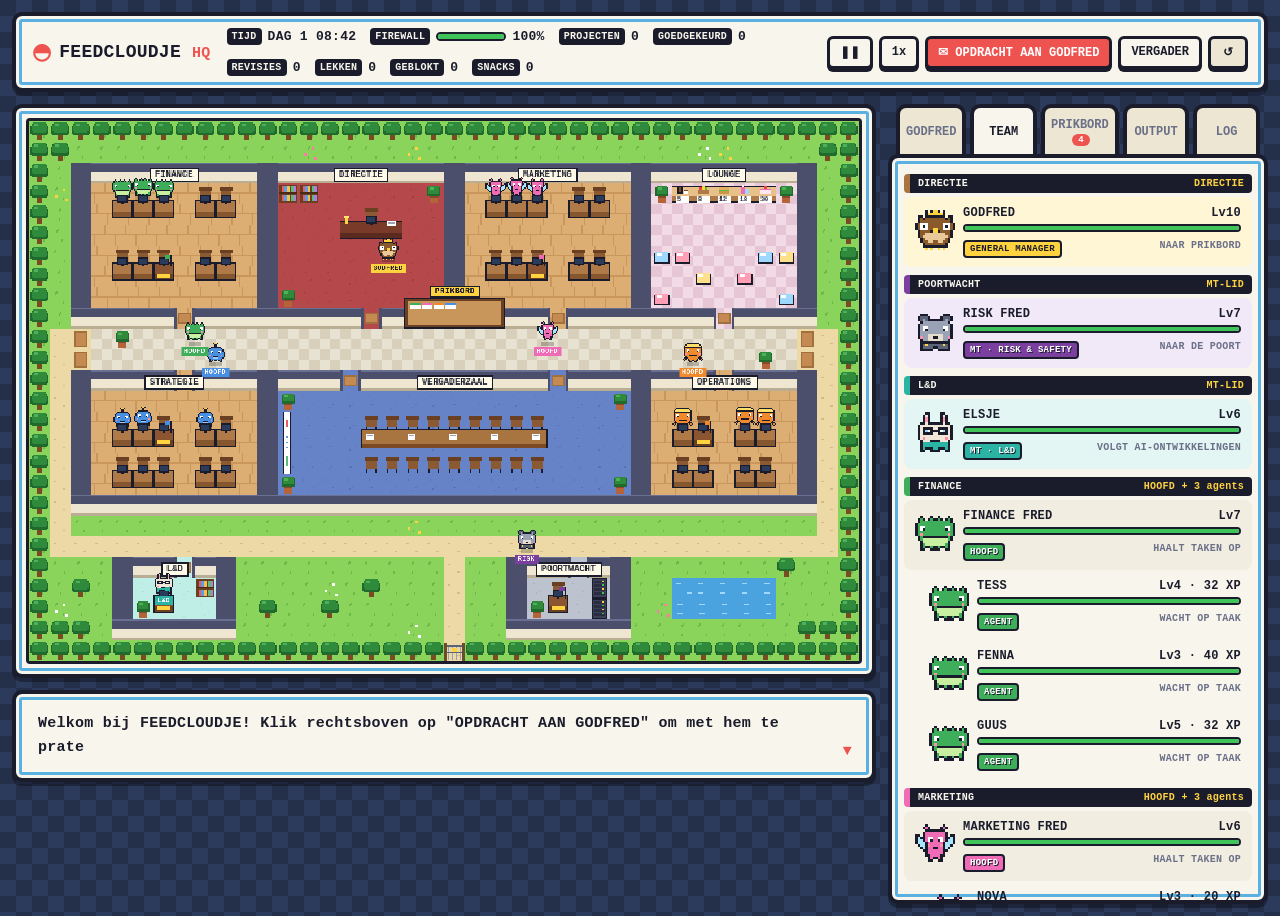
==== commit 4d735658: "Echte Godfred: gesprek via Claude in het dashboard - Nieuw tabblad GODFRED: Sjoerd praat met Godfred" ====
--- a/index.html
+++ b/index.html
@@ -47,11 +47,26 @@
 
     <aside class="side-col">
       <nav class="tabs" role="tablist">
+        <button class="tab" data-tab="chat" role="tab">GODFRED</button>
         <button class="tab active" data-tab="team" role="tab">TEAM</button>
         <button class="tab" data-tab="board" role="tab">PRIKBORD <span class="badge" id="board-count">0</span></button>
         <button class="tab" data-tab="output" role="tab">OUTPUT</button>
         <button class="tab" data-tab="log" role="tab">LOG</button>
       </nav>
+
+      <div class="panel box hidden" id="tab-chat">
+        <p class="chat-head">Praat met <b>GODFRED</b>. Geef een opdracht of stel een vraag. Hij antwoordt in zijn eigen stijl en zet werk zelf op het prikbord.</p>
+        <ul id="chat-log" class="chat-log"></ul>
+        <form id="chat-form" class="chat-form">
+          <textarea id="chat-input" rows="3" maxlength="2000" placeholder="Bijv. Zet een consultancy agency op voor AI-implementatie in het mkb." required></textarea>
+          <div class="form-row">
+            <span id="chat-status" class="chat-status"></span>
+            <button type="button" id="chat-stop" class="btn btn-ghost hidden">STOP</button>
+            <button class="btn btn-accent" type="submit" id="chat-send">STUUR</button>
+          </div>
+        </form>
+        <p id="chat-note" class="chat-note hidden"></p>
+      </div>
 
       <div class="panel box" id="tab-team">
         <div id="detail" class="detail hidden"></div>
@@ -60,8 +75,8 @@
 
       <div class="panel box hidden" id="tab-board">
         <form id="order-form" class="quest-form">
-          <div class="form-title">OPDRACHT VAN SJOERD AAN GODFRED</div>
-          <p class="form-help">Typ wat je wilt, kies eventueel een afdeling en hoe groot het is, en klik GEEF. Godfred knipt het op, hangt het op het prikbord en meldt zich onder OUTPUT als het af is.</p>
+          <div class="form-title">SNELLE OPDRACHT (ZONDER GESPREK)</div>
+          <p class="form-help">Wil je overleggen? Gebruik het tabblad GODFRED. Hier zet je direct een opdracht uit; Godfred verdeelt hem dan volgens vaste regels.</p>
           <input id="o-title" type="text" maxlength="50" placeholder="Bijv. Webshop met betaalmodule lanceren" required>
           <div class="form-row">
             <select id="o-dept" aria-label="Afdeling"></select>
@@ -88,9 +103,11 @@
   <script src="js/map.js"></script>
   <script src="js/sprites.js"></script>
   <script src="js/roles.js"></script>
+  <script src="js/profiles.js"></script>
   <script src="js/brains.js"></script>
   <script src="js/org.js"></script>
   <script src="js/world.js"></script>
+  <script src="js/godfred-ai.js"></script>
   <script src="js/ui.js"></script>
   <script src="js/main.js"></script>
 </body>
--- a/css/style.css
+++ b/css/style.css
@@ -446,3 +446,52 @@
 .rc-grid { display: grid; grid-template-columns: auto 1fr; gap: 2px 8px; font-size: 9px; }
 .rc-grid > span:nth-child(odd) { color: var(--muted); }
 .rc-grid code { background: var(--paper-2); padding: 0 3px; border-radius: 3px; font-family: inherit; }
+
+/* ---------- gesprek met Godfred ---------- */
+
+.chat-head { margin: 0 0 8px; font-size: 11px; line-height: 1.5; font-weight: normal; }
+.chat-log {
+  list-style: none;
+  margin: 0 0 10px;
+  padding: 0;
+  max-height: 52vh;
+  overflow-y: auto;
+  display: flex;
+  flex-direction: column;
+  gap: 8px;
+}
+.msg {
+  border: 3px solid var(--ink);
+  border-radius: 8px;
+  padding: 8px 10px;
+  max-width: 92%;
+  font-size: 11px;
+  line-height: 1.55;
+}
+.msg.sjoerd { align-self: flex-end; background: #e7f0ff; }
+.msg.godfred { align-self: flex-start; background: #fff6d6; }
+.msg.thinking .msg-text { color: var(--muted); animation: blink 1s steps(2) infinite; }
+.msg-head { display: flex; justify-content: space-between; gap: 8px; font-size: 9px; color: var(--muted); margin-bottom: 4px; }
+.msg-head b { color: var(--ink); }
+.msg-text { white-space: pre-wrap; font-weight: normal; }
+.msg-project { margin-top: 6px; font-size: 10px; color: #7b3fa0; }
+.chat-form { display: flex; flex-direction: column; gap: 6px; }
+.chat-form textarea {
+  font-family: inherit;
+  font-size: 12px;
+  border: 3px solid var(--ink);
+  border-radius: 6px;
+  padding: 6px;
+  resize: vertical;
+  min-width: 0;
+}
+.chat-form .form-row { align-items: center; justify-content: flex-end; }
+.chat-status { flex: 1; font-size: 10px; color: var(--accent); }
+.chat-note {
+  font-size: 10px;
+  line-height: 1.5;
+  background: #fff6d6;
+  border: 2px dashed var(--ink);
+  border-radius: 6px;
+  padding: 6px 8px;
+}
